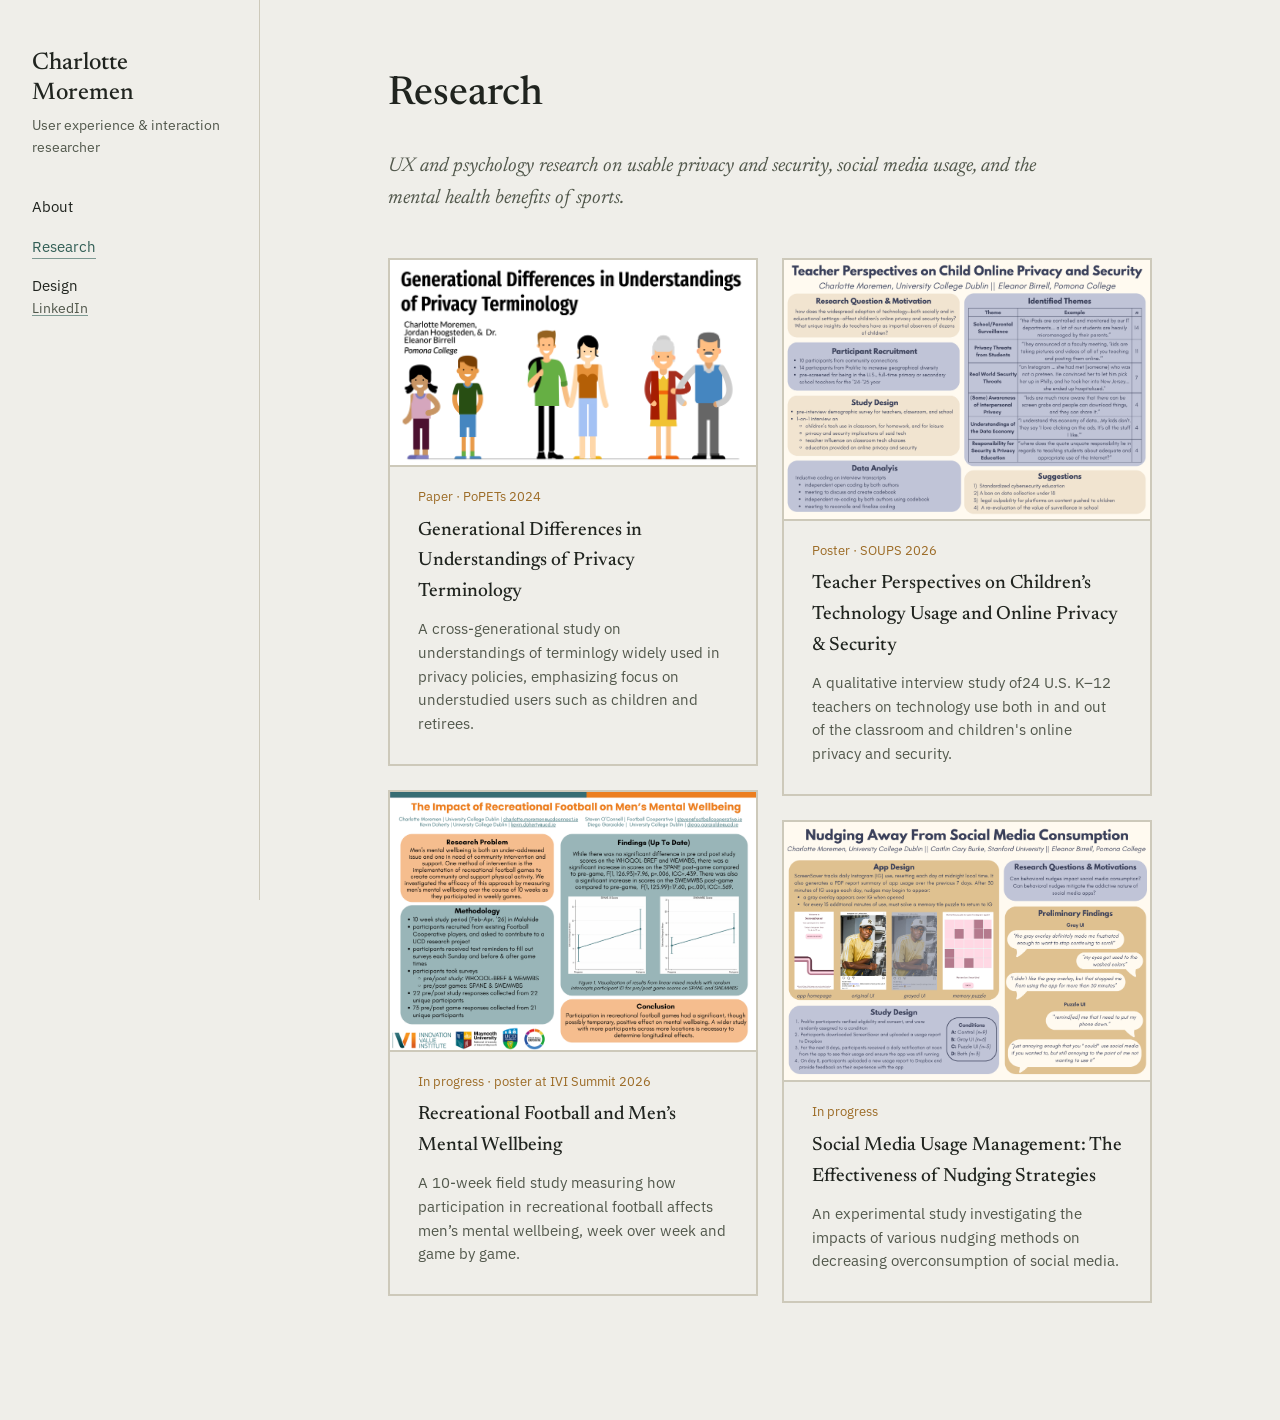
==== research.html @ 684e01aa "initial upload; fix needed with  linkedin link and swipe arrows" ====
<!DOCTYPE html>
<html lang="en">

<head>
  <meta charset="UTF-8" />
  <meta name="viewport" content="width=device-width, initial-scale=1" />
  <title>Research | Charlotte Moremen</title>
  <meta name="description"
    content="Published and ongoing research by Charlotte Moremen on privacy, wellbeing, and technology." />
  <link rel="preconnect" href="https://fonts.googleapis.com" />
  <link rel="preconnect" href="https://fonts.gstatic.com" crossorigin />
  <link
    href="https://fonts.googleapis.com/css2?family=Newsreader:ital,opsz,wght@0,6..72,400..500;1,6..72,400..500&family=IBM+Plex+Sans:wght@400;500&display=swap"
    rel="stylesheet" />
  <link rel="stylesheet" href="css/style.css" />
</head>

<body>
  <div class="shell">
    <aside class="sidebar">
      <div id="sidebar" data-base="." data-current="research"></div>
    </aside>
    <script src="js/sidebar.js"></script>

    <main>
      <h1>Research</h1>
      <p class="intro">UX and psychology research on usable privacy and security, social media usage, and the mental
        health benefits of sports.</p>

      <div class="card-grid">
        <a class="card" href="research/privacy-terminology.html">
          <div class="card-media">
            <img src="images/GenDifs.png" alt="Presentation slide for the privacy terminology study" />
          </div>
          <p class="tag">Paper &middot; PoPETs 2024</p>
          <h3>Generational Differences in Understandings of Privacy Terminology</h3>
          <p class="excerpt"> A cross-generational study on understandings of terminlogy widely used in privacy
            policies, emphasizing focus on understudied users such as children and retirees.</p>
        </a>

        <a class="card" href="research/football-wellbeing.html">
          <div class="card-media">
            <img src="images/Football.png"
              alt="Poster presentation for the recreational football and men's mental wellbeing study" />
          </div>
          <p class="tag">In progress &middot; poster at IVI Summit 2026</p>
          <h3>Recreational Football and Men&rsquo;s Mental Wellbeing</h3>
          <p class="excerpt">A 10-week field study measuring how participation in recreational football affects
            men&rsquo;s mental wellbeing, week over week and game by game.</p>
        </a>

        <a class="card" href="research/teacher-perspectives.html">
          <div class="card-media">
            <img src="images/Teachers.png"
              alt="Poster presentation for the teacher perspectives on children's technology usage study" />
          </div>
          <p class="tag">Poster &middot; SOUPS 2026</p>
          <h3>Teacher Perspectives on Children&rsquo;s Technology Usage and Online Privacy &amp; Security</h3>
          <p class="excerpt">A qualitative interview study of24 U.S. K&ndash;12 teachers on technology use both in and
            out of the classroom and children's online privacy and security.</p>
        </a>

        <a class="card" href="research/social-media-nudging.html">
          <div class="card-media">
            <img src="images/SocialMedia.png" alt="Poster for the social media nudging study" />
          </div>
          <p class="tag">In progress</p>
          <h3>Social Media Usage Management: The Effectiveness of Nudging Strategies</h3>
          <p class="excerpt">An experimental study investigating the impacts of various nudging methods on decreasing
            overconsumption of social media.</p>
        </a>
      </div>
    </main>
  </div>
</body>

</html>
---- css/style.css ----
/* ---------------------------------------------------------
   Charlotte Moremen — portfolio
   Type: Newsreader (display/serif) + IBM Plex Sans (body/UI)
   Palette: paper, ink, teal (primary), ochre (secondary)
--------------------------------------------------------- */

:root {
  --paper: #efeee9;
  --paper-alt: #e6e3d8;
  --ink: #20241f;
  --ink-soft: #52584c;
  --teal: #315e55;
  --teal-soft: #7d9992;
  --ochre: #9c6b26;
  --line: #cdc9ba;

  --serif: "Newsreader", Georgia, serif;
  --sans: "IBM Plex Sans", -apple-system, Segoe UI, sans-serif;
}

* {
  box-sizing: border-box;
}

html {
  -webkit-font-smoothing: antialiased;
}

body {
  margin: 0;
  background: var(--paper);
  color: var(--ink);
  font-family: var(--sans);
  font-size: 16px;
  line-height: 1.6;
}

a {
  color: var(--teal);
  text-decoration-color: var(--teal-soft);
  text-underline-offset: 2px;
}

a:hover {
  color: var(--ochre);
}

a:focus-visible,
button:focus-visible {
  outline: 2px solid var(--teal);
  outline-offset: 3px;
}

img,
video {
  max-width: 100%;
  display: block;
}

/* ---------- layout shell ---------- */

.shell {
  display: grid;
  grid-template-columns: 260px minmax(0, 1fr);
  min-height: 100vh;
}

.sidebar {
  border-right: 1px solid var(--line);
  padding: 3rem 2rem;
  display: flex;
  flex-direction: column;
  justify-content: space-between;
  position: sticky;
  top: 0;
  height: 100vh;
}

.sidebar-top .name {
  font-family: var(--serif);
  font-size: 1.5rem;
  font-weight: 500;
  line-height: 1.25;
  margin: 0 0 0.35rem;
}

.sidebar-top .role {
  font-size: 0.875rem;
  color: var(--ink-soft);
  margin: 0 0 2.25rem;
}

.sidebar nav ul {
  list-style: none;
  margin: 0;
  padding: 0;
  display: flex;
  flex-direction: column;
  gap: 0.85rem;
}

.sidebar nav a {
  font-size: 0.95rem;
  color: var(--ink);
  text-decoration: none;
  border-bottom: 1px solid transparent;
  padding-bottom: 2px;
}

.sidebar nav a:hover {
  color: var(--teal);
}

.sidebar nav a[aria-current="page"] {
  color: var(--teal);
  border-bottom-color: var(--teal-soft);
}

.sidebar-bottom {
  font-size: 0.85rem;
}

.sidebar-bottom a {
  color: var(--ink-soft);
}

main {
  padding: 4.5rem 3rem 6rem;
  max-width: 860px;
  margin: 0 auto;
}

main h1 {
  font-family: var(--serif);
  font-size: 2.5rem;
  font-weight: 500;
  line-height: 1.15;
  margin: 0 0 2rem;
}

main .intro {
  font-family: var(--serif);
  font-size: 1.25rem;
  font-style: italic;
  color: var(--ink-soft);
  max-width: 34em;
  margin: 0 0 2.75rem;
}

main p {
  max-width: 38em;
}

/* ---------- about page ---------- */

.about p + p {
  margin-top: 1.1rem;
}

.about .signoff {
  margin-top: 2.5rem;
  padding-top: 1.5rem;
  border-top: 1px solid var(--line);
  color: var(--ink-soft);
}

/* ---------- research page ---------- */

.pub-group {
  margin-bottom: 3.5rem;
}

.pub-group > h2 {
  font-family: var(--serif);
  font-size: 1.15rem;
  font-weight: 500;
  font-style: italic;
  color: var(--ink-soft);
  margin: 0 0 1.5rem;
}

.pub {
  padding: 1.75rem 0;
  border-top: 1px solid var(--line);
}

.pub:first-of-type {
  border-top: none;
  padding-top: 0;
}

.pub h3 {
  font-family: var(--serif);
  font-size: 1.3rem;
  font-weight: 500;
  margin: 0 0 0.35rem;
}

.pub .byline {
  font-size: 0.875rem;
  color: var(--ink-soft);
  margin: 0 0 0.15rem;
}

.pub .venue {
  font-size: 0.875rem;
  color: var(--ochre);
  margin: 0 0 0.85rem;
}

.pub p {
  margin: 0 0 0.85rem;
}

.pub .links {
  font-size: 0.9rem;
  display: flex;
  gap: 1.25rem;
}

/* ---------- design page ---------- */

.project {
  padding: 2.5rem 0;
  border-top: 1px solid var(--line);
}

.project:first-of-type {
  border-top: none;
  padding-top: 0;
}

.project figure {
  margin: 0 0 1.25rem;
}

.project figure img {
  border: 1px solid var(--line);
}

.project figcaption {
  font-size: 0.8rem;
  color: var(--ink-soft);
  margin-top: 0.5rem;
}

.project h3 {
  font-family: var(--serif);
  font-size: 1.4rem;
  font-weight: 500;
  margin: 0 0 0.75rem;
}

.project .context {
  font-size: 0.8rem;
  color: var(--ochre);
  margin: 0 0 0.85rem;
}

.project p {
  margin: 0 0 0.85rem;
}

.project .demo-link {
  font-size: 0.9rem;
}

/* ---------- card grids (research & design index pages) ---------- */

.card-grid {
  columns: 2;
  column-gap: 1.5rem;
}

.card {
  display: block;
  break-inside: avoid;
  -webkit-column-break-inside: avoid;
  background: var(--paper);
  border: 2px solid var(--line);
  padding: 1.75rem;
  margin-bottom: 1.5rem;
  text-decoration: none;
  color: inherit;
}

.card:hover {
  background: var(--paper-alt);
  border-color: var(--teal-soft);
}

.card:hover h3 {
  color: var(--teal);
}

.card-media {
  margin: -1.75rem -1.75rem 1.25rem;
  overflow: hidden;
  border-bottom: 2px solid var(--line);
}

.card-media img {
  width: 100%;
  height: auto;
}

.card .tag {
  font-size: 0.8rem;
  color: var(--ochre);
  margin: 0 0 0.5rem;
}

.card h3 {
  font-family: var(--serif);
  font-size: 1.2rem;
  font-weight: 500;
  margin: 0 0 0.6rem;
  color: var(--ink);
}

.card p.excerpt {
  font-size: 0.925rem;
  color: var(--ink-soft);
  margin: 0;
  max-width: none;
}

/* ---------- detail pages (single research / design item) ---------- */

.back-link {
  display: inline-block;
  font-size: 0.875rem;
  color: var(--ink-soft);
  text-decoration: none;
  margin-bottom: 2rem;
}

.back-link:hover {
  color: var(--teal);
}

.detail .byline {
  font-size: 0.875rem;
  color: var(--ink-soft);
  margin: 0 0 0.15rem;
}

.detail .venue {
  font-size: 0.875rem;
  color: var(--ochre);
  margin: 0 0 0.75rem;
}

.detail .venue + figure,
.detail .venue + p {
  margin-top: 2rem;
}

.detail p {
  max-width: none;
}

.detail figure {
  margin: 0 0 2rem;
}

.detail figure img,
.detail figure video {
  border: 1px solid var(--line);
}

.detail figure video + figcaption,
.detail figure img + video {
  margin-top: 0.75rem;
}

.detail figcaption {
  font-size: 0.8rem;
  color: var(--ink-soft);
  margin-top: 0.5rem;
}

.detail .links {
  margin: 0 0 2.25rem;
  font-size: 0.9rem;
  display: flex;
  flex-wrap: wrap;
  align-items: baseline;
  gap: 0.6rem;
}

.detail .links .sep {
  color: var(--line);
}

/* ---------- swipeable image/video figures ---------- */

.media-swipe {
  position: relative;
}

.media-swipe-track {
  display: flex;
  overflow-x: auto;
  scroll-snap-type: x mandatory;
  -webkit-overflow-scrolling: touch;
  border: 1px solid var(--line);
  scrollbar-width: none;
}

.media-swipe-track::-webkit-scrollbar {
  display: none;
}

.media-slide {
  flex: 0 0 100%;
  scroll-snap-align: start;
}

.media-swipe img,
.media-swipe video {
  width: 100%;
  display: block;
  border: none;
}

.swipe-affordance {
  position: absolute;
  top: 50%;
  transform: translateY(-50%);
  width: 2.5rem;
  height: 2.5rem;
  border-radius: 50%;
  border: none;
  background: rgba(32, 36, 31, 0.55);
  color: var(--paper);
  font-size: 1.15rem;
  line-height: 1;
  display: flex;
  align-items: center;
  justify-content: center;
  cursor: pointer;
}

.swipe-affordance-right {
  right: 0.85rem;
}

.swipe-affordance-left {
  left: 0.85rem;
}

.swipe-affordance:hover {
  background: rgba(32, 36, 31, 0.75);
}

.is-hidden {
  display: none !important;
}

.media-swipe figcaption {
  display: flex;
  flex-wrap: wrap;
  justify-content: space-between;
  align-items: baseline;
  gap: 0.75rem;
}

.swipe-hint {
  background: none;
  border: none;
  padding: 0;
  font: inherit;
  font-size: 0.8rem;
  color: var(--ochre);
  white-space: nowrap;
  cursor: pointer;
}

.swipe-hint:hover {
  color: var(--teal);
}

/* ---------- responsive ---------- */

@media (max-width: 820px) {
  .shell {
    grid-template-columns: 1fr;
  }

  .sidebar {
    position: static;
    height: auto;
    flex-direction: row;
    flex-wrap: wrap;
    align-items: center;
    justify-content: space-between;
    padding: 1.5rem;
    border-right: none;
    border-bottom: 1px solid var(--line);
  }

  .sidebar-top {
    display: flex;
    align-items: baseline;
    gap: 1rem;
  }

  .sidebar-top .name {
    margin: 0;
    font-size: 1.15rem;
  }

  .sidebar-top .role {
    display: none;
  }

  .sidebar nav ul {
    flex-direction: row;
    gap: 1.25rem;
  }

  .sidebar-bottom {
    display: none;
  }

  main {
    padding: 2.75rem 1.5rem 4rem;
  }

  main h1 {
    font-size: 2rem;
  }

  .card-grid {
    columns: 1;
  }
}
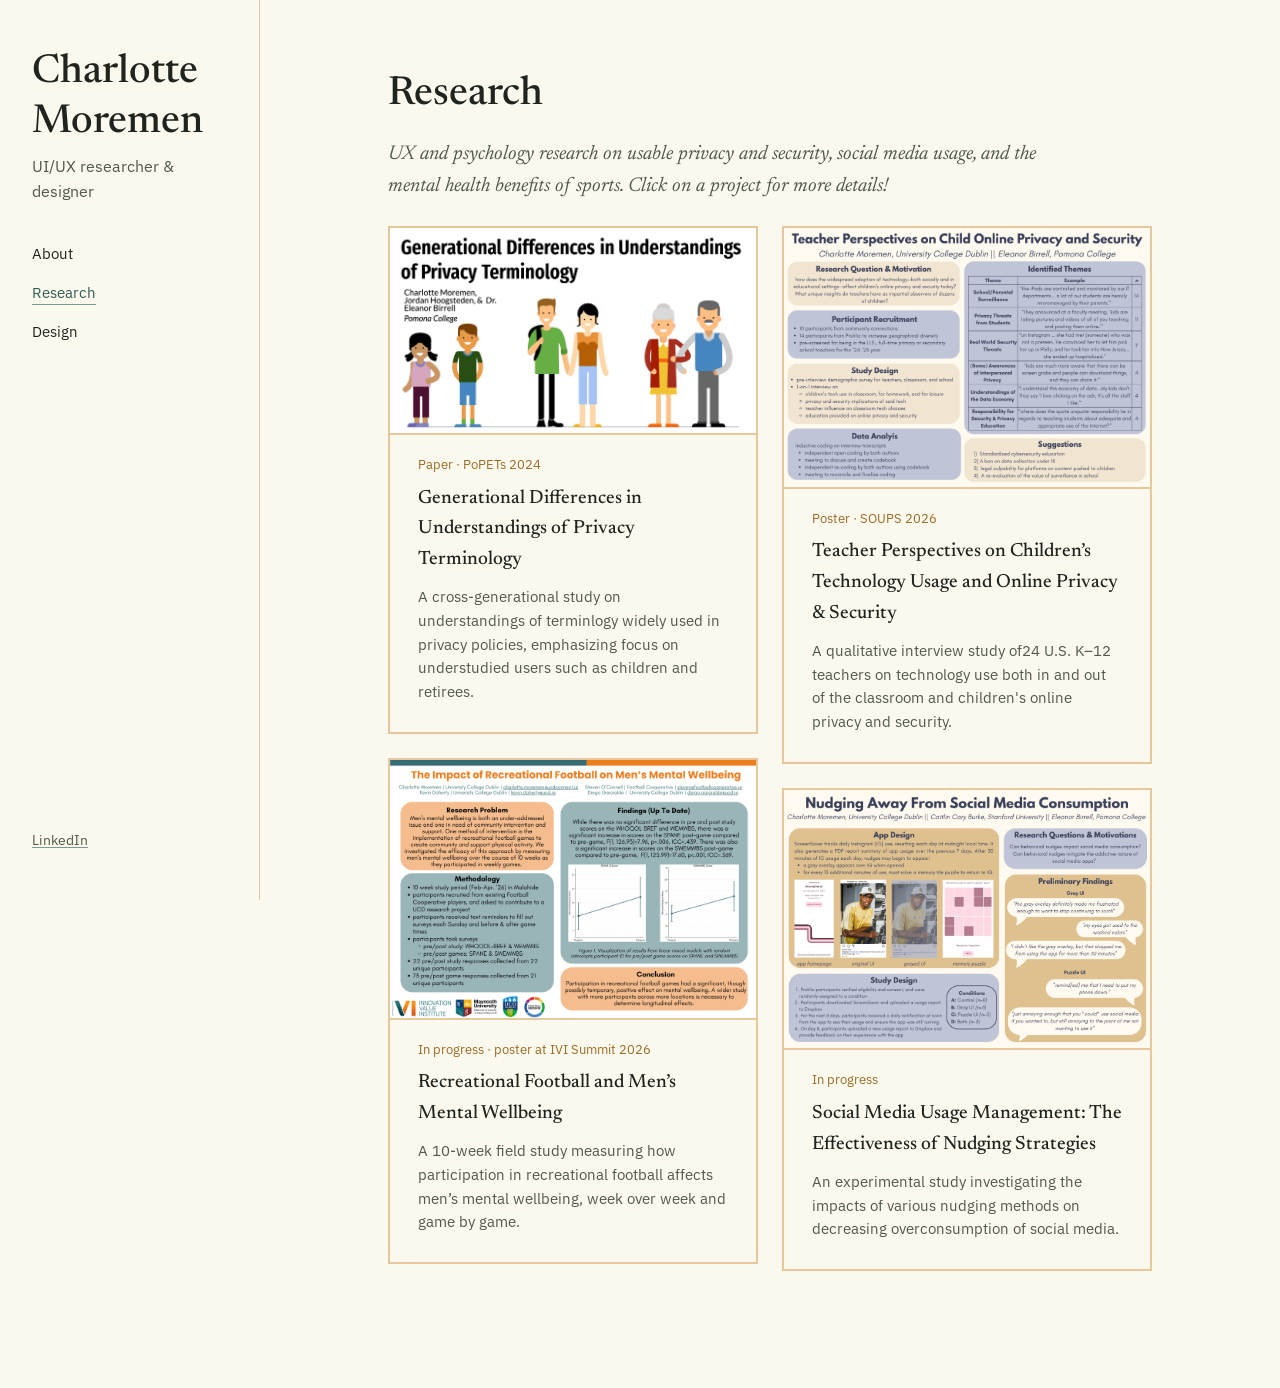
==== commit 1301ee45: "fixed spacing issues" ====
--- a/research.html
+++ b/research.html
@@ -25,7 +25,7 @@
     <main>
       <h1>Research</h1>
       <p class="intro">UX and psychology research on usable privacy and security, social media usage, and the mental
-        health benefits of sports.</p>
+        health benefits of sports. Click on a project for more details! </p>
 
       <div class="card-grid">
         <a class="card" href="research/privacy-terminology.html">
--- a/css/style.css
+++ b/css/style.css
@@ -5,14 +5,14 @@
 --------------------------------------------------------- */
 
 :root {
-  --paper: #efeee9;
+  --paper: #FBF9EE;
   --paper-alt: #e6e3d8;
   --ink: #20241f;
   --ink-soft: #52584c;
   --teal: #315e55;
   --teal-soft: #7d9992;
   --ochre: #9c6b26;
-  --line: #cdc9ba;
+  --line: #E7C89C;
 
   --serif: "Newsreader", Georgia, serif;
   --sans: "IBM Plex Sans", -apple-system, Segoe UI, sans-serif;
@@ -76,16 +76,20 @@
   height: 100vh;
 }
 
+#sidebar {
+  display: contents;
+}
+
 .sidebar-top .name {
   font-family: var(--serif);
-  font-size: 1.5rem;
+  font-size: 2.5rem;
   font-weight: 500;
   line-height: 1.25;
   margin: 0 0 0.35rem;
 }
 
 .sidebar-top .role {
-  font-size: 0.875rem;
+  font-size: 1rem;
   color: var(--ink-soft);
   margin: 0 0 2.25rem;
 }
@@ -135,7 +139,7 @@
   font-size: 2.5rem;
   font-weight: 500;
   line-height: 1.15;
-  margin: 0 0 2rem;
+  margin: 0 0 1.25rem;
 }
 
 main .intro {
@@ -144,7 +148,7 @@
   font-style: italic;
   color: var(--ink-soft);
   max-width: 34em;
-  margin: 0 0 2.75rem;
+  margin: 0 0 1.5rem;
 }
 
 main p {
@@ -329,10 +333,11 @@
 
 .back-link {
   display: inline-block;
-  font-size: 0.875rem;
+  font-size: 1rem;
   color: var(--ink-soft);
   text-decoration: none;
-  margin-bottom: 2rem;
+  margin-bottom: 1.5rem;
+  font-weight: 500;
 }
 
 .back-link:hover {
@@ -356,12 +361,16 @@
   margin-top: 2rem;
 }
 
+.detail .venue + .links {
+  margin-top: 0;
+}
+
 .detail p {
   max-width: none;
 }
 
 .detail figure {
-  margin: 0 0 2rem;
+  margin: 0 0 1rem;
 }
 
 .detail figure img,
@@ -381,7 +390,7 @@
 }
 
 .detail .links {
-  margin: 0 0 2.25rem;
+  margin: 0 0 2rem;
   font-size: 0.9rem;
   display: flex;
   flex-wrap: wrap;
@@ -391,6 +400,10 @@
 
 .detail .links .sep {
   color: var(--line);
+}
+
+detail .venue + .links {
+  margin-top: 0;
 }
 
 /* ---------- swipeable image/video figures ---------- */
@@ -422,36 +435,6 @@
   width: 100%;
   display: block;
   border: none;
-}
-
-.swipe-affordance {
-  position: absolute;
-  top: 50%;
-  transform: translateY(-50%);
-  width: 2.5rem;
-  height: 2.5rem;
-  border-radius: 50%;
-  border: none;
-  background: rgba(32, 36, 31, 0.55);
-  color: var(--paper);
-  font-size: 1.15rem;
-  line-height: 1;
-  display: flex;
-  align-items: center;
-  justify-content: center;
-  cursor: pointer;
-}
-
-.swipe-affordance-right {
-  right: 0.85rem;
-}
-
-.swipe-affordance-left {
-  left: 0.85rem;
-}
-
-.swipe-affordance:hover {
-  background: rgba(32, 36, 31, 0.75);
 }
 
 .is-hidden {
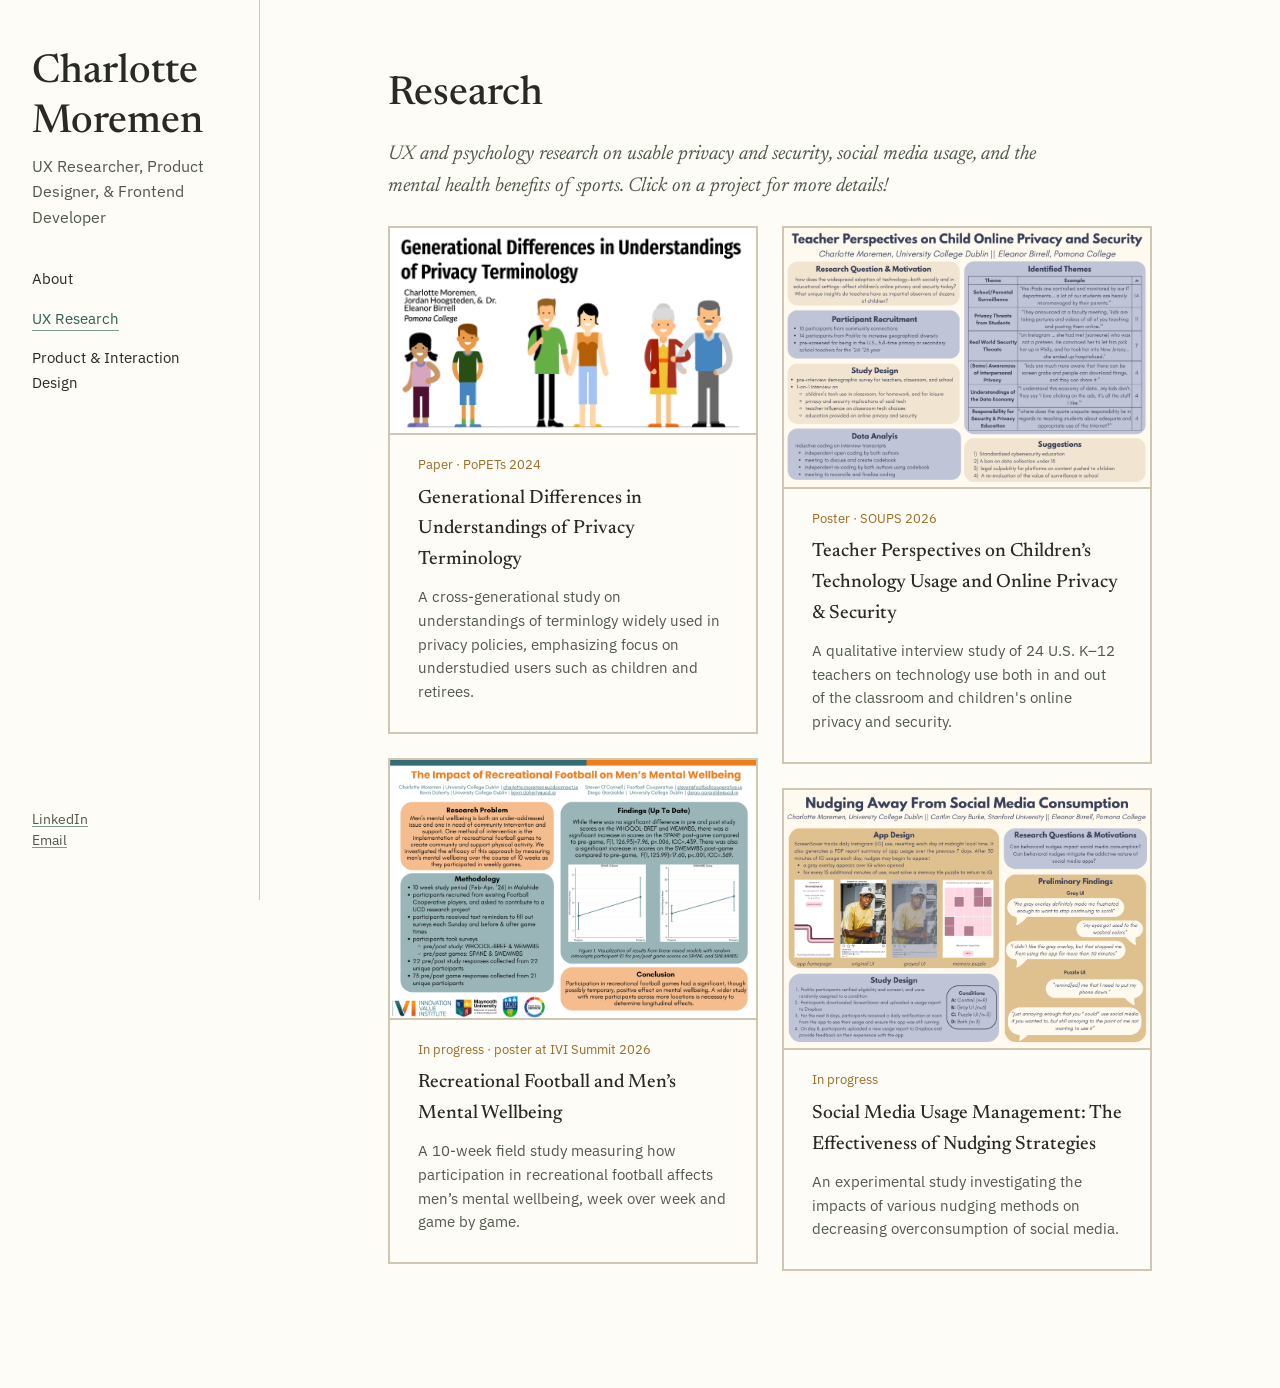
==== commit 574dda43: "minor copyediting" ====
--- a/research.html
+++ b/research.html
@@ -30,7 +30,7 @@
       <div class="card-grid">
         <a class="card" href="research/privacy-terminology.html">
           <div class="card-media">
-            <img src="images/GenDifs.png" alt="Presentation slide for the privacy terminology study" />
+            <img src="images/GenDifs.png" alt="Opening slide for the privacy terminology study" />
           </div>
           <p class="tag">Paper &middot; PoPETs 2024</p>
           <h3>Generational Differences in Understandings of Privacy Terminology</h3>
@@ -56,7 +56,7 @@
           </div>
           <p class="tag">Poster &middot; SOUPS 2026</p>
           <h3>Teacher Perspectives on Children&rsquo;s Technology Usage and Online Privacy &amp; Security</h3>
-          <p class="excerpt">A qualitative interview study of24 U.S. K&ndash;12 teachers on technology use both in and
+          <p class="excerpt">A qualitative interview study of 24 U.S. K&ndash;12 teachers on technology use both in and
             out of the classroom and children's online privacy and security.</p>
         </a>
 
--- a/css/style.css
+++ b/css/style.css
@@ -5,14 +5,14 @@
 --------------------------------------------------------- */
 
 :root {
-  --paper: #FBF9EE;
-  --paper-alt: #e6e3d8;
-  --ink: #20241f;
+  --paper: #FDFCF6;
+  --paper-alt: #FBF9EF;
+  --ink: #292A24;
   --ink-soft: #52584c;
   --teal: #315e55;
   --teal-soft: #7d9992;
   --ochre: #9c6b26;
-  --line: #E7C89C;
+  --line: #CFC7B3;
 
   --serif: "Newsreader", Georgia, serif;
   --sans: "IBM Plex Sans", -apple-system, Segoe UI, sans-serif;
@@ -201,6 +201,7 @@
 }
 
 .pub .byline {
+  font-style: italic;
   font-size: 0.875rem;
   color: var(--ink-soft);
   margin: 0 0 0.15rem;
@@ -345,20 +346,21 @@
 }
 
 .detail .byline {
+  font-style: italic;
   font-size: 0.875rem;
   color: var(--ink-soft);
-  margin: 0 0 0.15rem;
+  margin: 0 0 0.5rem;
 }
 
 .detail .venue {
   font-size: 0.875rem;
   color: var(--ochre);
-  margin: 0 0 0.75rem;
+  margin: 0 0 0.5rem;
 }
 
 .detail .venue + figure,
 .detail .venue + p {
-  margin-top: 2rem;
+  margin-top: 1rem;
 }
 
 .detail .venue + .links {
@@ -390,7 +392,7 @@
 }
 
 .detail .links {
-  margin: 0 0 2rem;
+  margin: 0 0 1rem;
   font-size: 0.9rem;
   display: flex;
   flex-wrap: wrap;
@@ -427,6 +429,7 @@
 
 .media-slide {
   flex: 0 0 100%;
+  position: relative;
   scroll-snap-align: start;
 }
 
@@ -435,6 +438,28 @@
   width: 100%;
   display: block;
   border: none;
+}
+
+/* The still sets the height of the frame. The video is taken out of flow
+   and fitted inside that same frame, so a tall (portrait) video can never
+   stretch the carousel or push the still into an oversized box. */
+.media-swipe .media-slide video {
+  position: absolute;
+  inset: 0;
+  width: 100%;
+  height: 100%;
+  object-fit: contain;
+  background: #111;
+}
+
+.media-swipe .media-slide video:fullscreen {
+  object-fit: contain;
+  background: #000;
+}
+
+.media-swipe .media-slide video:-webkit-full-screen {
+  object-fit: contain;
+  background: #000;
 }
 
 .is-hidden {
@@ -462,6 +487,11 @@
 
 .swipe-hint:hover {
   color: var(--teal);
+}
+
+/* "Return to still" sits on the left; the caption moves to the right */
+.swipe-hint-back {
+  order: -1;
 }
 
 /* ---------- responsive ---------- */
